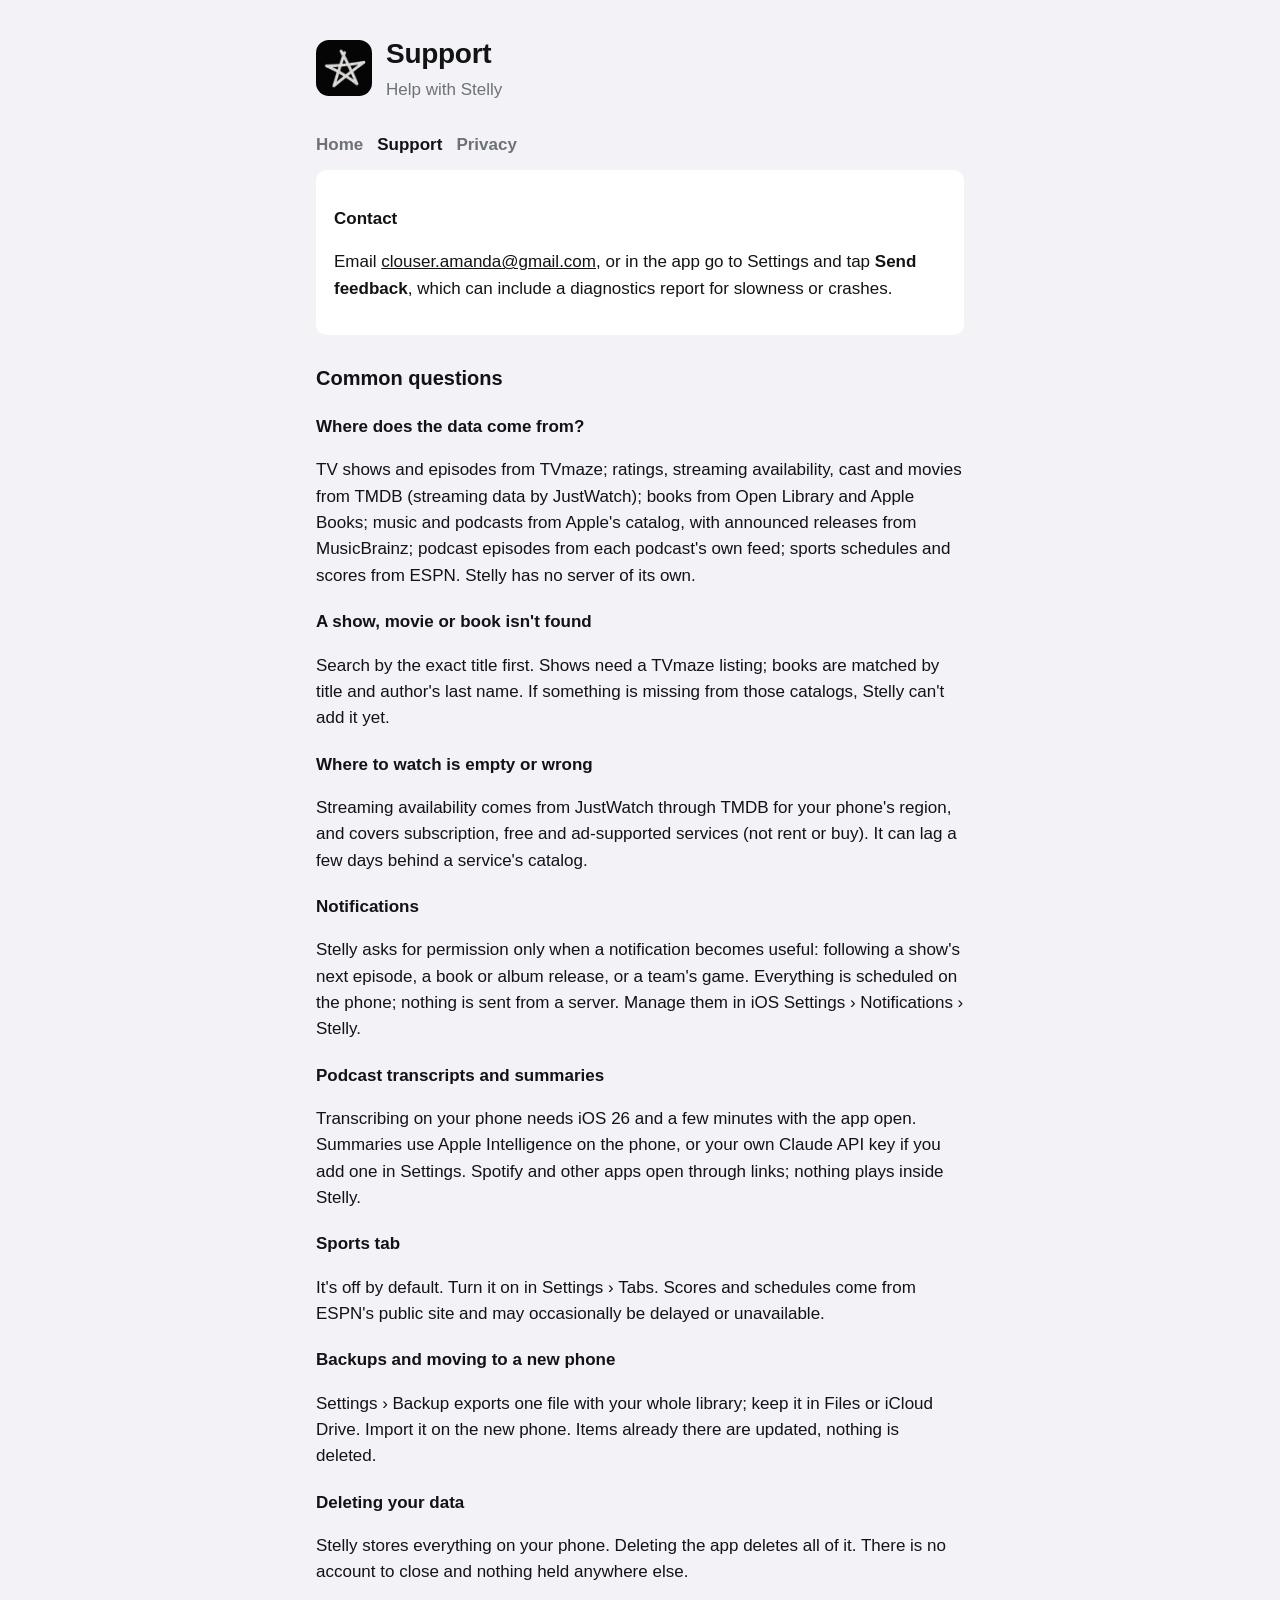
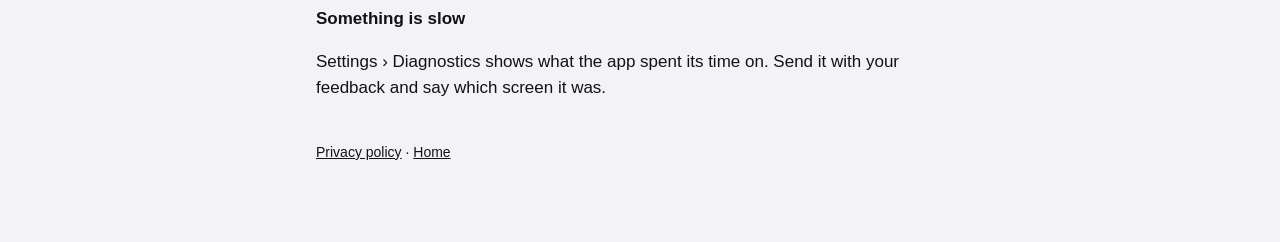
==== support.html @ 0850ac2f "Stelly website: home, support, privacy policy Co-Authored-By: Claude Fable 5.1 <noreply@anthropic.co" ====
<!doctype html>
<html lang="en">
<head>
<meta charset="utf-8">
<meta name="viewport" content="width=device-width, initial-scale=1">
<title>Stelly support</title>
<link rel="stylesheet" href="style.css">
<link rel="icon" href="favicon.png">
<link rel="apple-touch-icon" href="apple-touch-icon.png">
</head>
<body>
<main>
<header class="top">
  <img src="icon-512.png" alt="">
  <div><h1>Support</h1><p>Help with Stelly</p></div>
</header>
<nav><a href="./">Home</a><a href="support.html" aria-current="page">Support</a><a href="privacy.html">Privacy</a></nav>

<div class="card">
<h3>Contact</h3>
<p>Email <a href="mailto:clouser.amanda@gmail.com?subject=Stelly">clouser.amanda@gmail.com</a>, or in the app go to Settings and tap <strong>Send feedback</strong>, which can include a diagnostics report for slowness or crashes.</p>
</div>

<h2>Common questions</h2>

<h3>Where does the data come from?</h3>
<p>TV shows and episodes from TVmaze; ratings, streaming availability, cast and movies from TMDB (streaming data by JustWatch); books from Open Library and Apple Books; music and podcasts from Apple's catalog, with announced releases from MusicBrainz; podcast episodes from each podcast's own feed; sports schedules and scores from ESPN. Stelly has no server of its own.</p>

<h3>A show, movie or book isn't found</h3>
<p>Search by the exact title first. Shows need a TVmaze listing; books are matched by title and author's last name. If something is missing from those catalogs, Stelly can't add it yet.</p>

<h3>Where to watch is empty or wrong</h3>
<p>Streaming availability comes from JustWatch through TMDB for your phone's region, and covers subscription, free and ad-supported services (not rent or buy). It can lag a few days behind a service's catalog.</p>

<h3>Notifications</h3>
<p>Stelly asks for permission only when a notification becomes useful: following a show's next episode, a book or album release, or a team's game. Everything is scheduled on the phone; nothing is sent from a server. Manage them in iOS Settings › Notifications › Stelly.</p>

<h3>Podcast transcripts and summaries</h3>
<p>Transcribing on your phone needs iOS 26 and a few minutes with the app open. Summaries use Apple Intelligence on the phone, or your own Claude API key if you add one in Settings. Spotify and other apps open through links; nothing plays inside Stelly.</p>

<h3>Sports tab</h3>
<p>It's off by default. Turn it on in Settings › Tabs. Scores and schedules come from ESPN's public site and may occasionally be delayed or unavailable.</p>

<h3>Backups and moving to a new phone</h3>
<p>Settings › Backup exports one file with your whole library; keep it in Files or iCloud Drive. Import it on the new phone. Items already there are updated, nothing is deleted.</p>

<h3>Deleting your data</h3>
<p>Stelly stores everything on your phone. Deleting the app deletes all of it. There is no account to close and nothing held anywhere else.</p>

<h3>Something is slow</h3>
<p>Settings › Diagnostics shows what the app spent its time on. Send it with your feedback and say which screen it was.</p>

<footer>
<p><a href="privacy.html">Privacy policy</a> · <a href="./">Home</a></p>
</footer>
</main>
</body>
</html>
---- style.css ----
:root { --bg:#F2F2F7; --card:#FFFFFF; --text:#111315; --quiet:#6D7278; --hairline:#E2E3E8; --ink:#1C1C1E; --on-ink:#FFFFFF; }
@media (prefers-color-scheme: dark) { :root { --bg:#000000; --card:#1C1C1E; --text:#F4F4F6; --quiet:#98989F; --hairline:#2C2C2F; --ink:#F4F4F6; --on-ink:#000000; } }
* { box-sizing: border-box; }
body { margin:0; background:var(--bg); color:var(--text); font: 17px/1.55 -apple-system, BlinkMacSystemFont, "SF Pro Text", Helvetica, Arial, sans-serif; -webkit-font-smoothing: antialiased; }
main { max-width: 680px; margin: 0 auto; padding: 32px 16px 64px; }
header.top { display:flex; align-items:center; gap:14px; margin-bottom: 28px; }
header.top img { width:56px; height:56px; border-radius:13px; }
header.top h1 { font-size: 28px; margin:0; letter-spacing:-0.01em; }
header.top p { margin:2px 0 0; color: var(--quiet); }
nav a { color: var(--quiet); text-decoration:none; margin-right: 14px; font-weight:600; }
nav a[aria-current] { color: var(--text); }
h2 { font-size: 20px; margin: 28px 0 8px; }
h3 { font-size: 17px; margin: 20px 0 6px; }
p, li { color: var(--text); }
.quiet { color: var(--quiet); }
.card { background: var(--card); border-radius: 10px; padding: 16px 18px; margin: 12px 0; }
a { color: var(--text); }
ul { padding-left: 20px; }
table { border-collapse: collapse; width:100%; font-size: 15px; }
td, th { text-align:left; padding: 8px 6px; border-bottom: 1px solid var(--hairline); vertical-align: top; }
th { color: var(--quiet); font-weight: 600; }
footer { margin-top: 40px; color: var(--quiet); font-size: 14px; }
.button { display:inline-block; background: var(--ink); color: var(--on-ink); padding: 10px 16px; border-radius: 8px; text-decoration:none; font-weight:600; }
small { color: var(--quiet); }
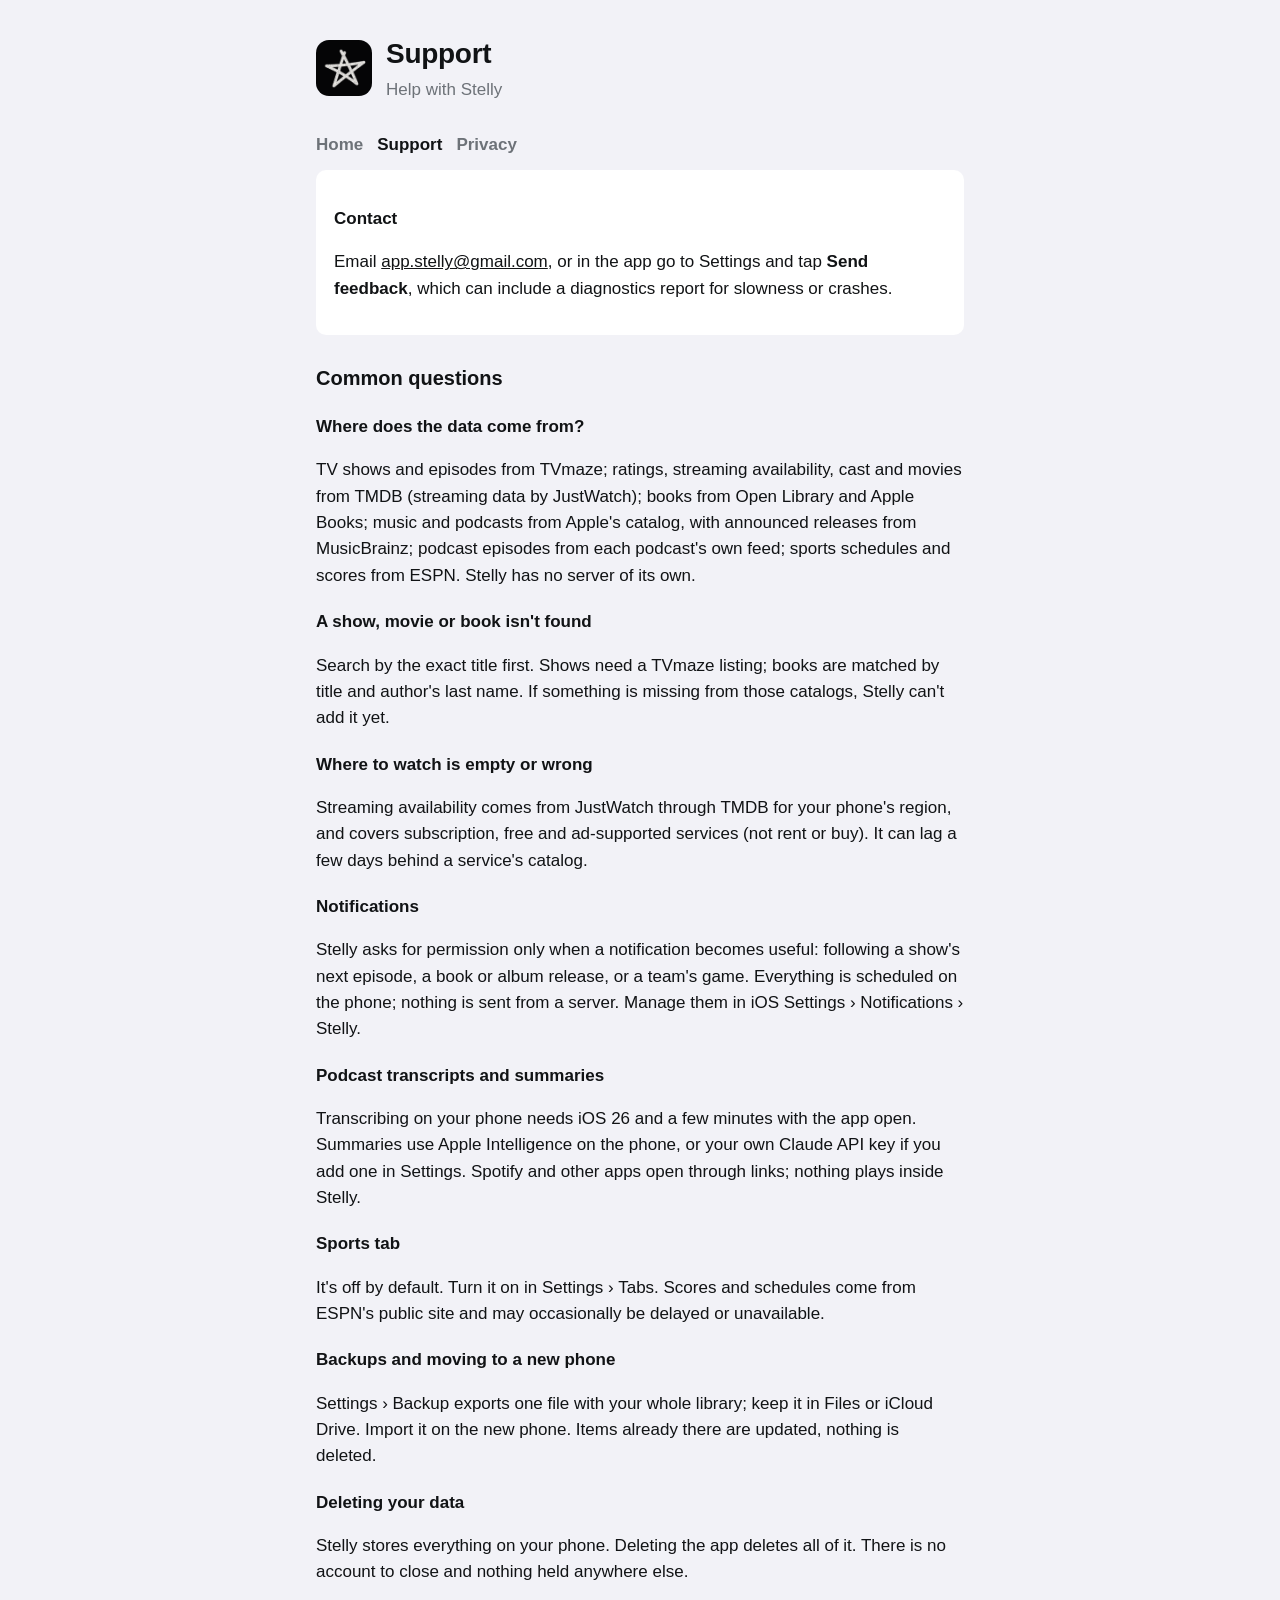
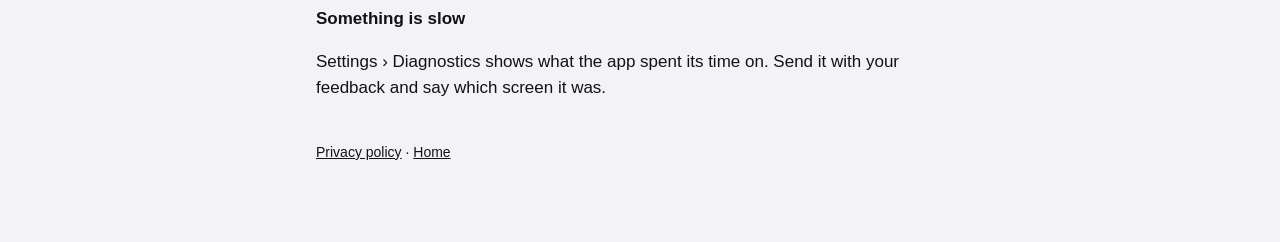
==== commit ba7aaeb2: "Use the Stelly support address Co-Authored-By: Claude Fable 5.1 <noreply@anthropic.com>" ====
--- a/support.html
+++ b/support.html
@@ -18,7 +18,7 @@
 
 <div class="card">
 <h3>Contact</h3>
-<p>Email <a href="mailto:clouser.amanda@gmail.com?subject=Stelly">clouser.amanda@gmail.com</a>, or in the app go to Settings and tap <strong>Send feedback</strong>, which can include a diagnostics report for slowness or crashes.</p>
+<p>Email <a href="mailto:app.stelly@gmail.com?subject=Stelly">app.stelly@gmail.com</a>, or in the app go to Settings and tap <strong>Send feedback</strong>, which can include a diagnostics report for slowness or crashes.</p>
 </div>
 
 <h2>Common questions</h2>
